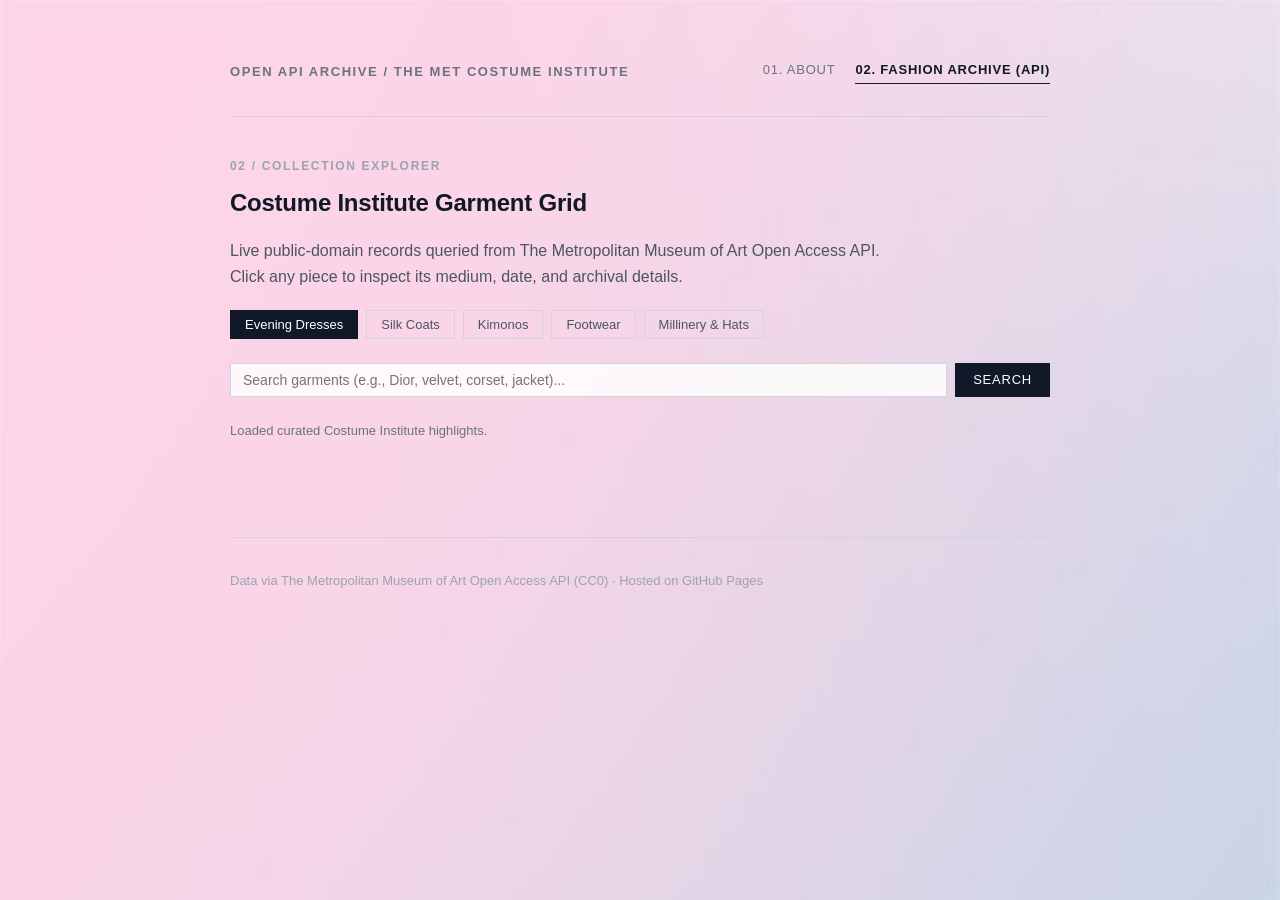
==== archive.html @ e49d0725 "up" ====
<!DOCTYPE html>
<html lang="en">
  <head>
    <meta charset="UTF-8">
    <meta name="viewport" content="width=device-width, initial-scale=1.0">
    <title>Fashion Archive — ya-guo</title>
    <link href="style.css" rel="stylesheet" type="text/css" media="all">
  </head>
  <body>
    <header class="page-header">
      <div class="header-row">
        <p class="page-tag">Open API Archive / The Met Costume Institute</p>
        <nav class="site-nav">
          <a href="index.html">01. About</a>
          <a href="archive.html" class="active">02. Fashion Archive (API)</a>
        </nav>
      </div>
    </header>

    <main class="about-me-container">
      <section class="section-editorial">
        <div class="section-num">02 / Collection Explorer</div>
        <h2>Costume Institute Garment Grid</h2>
        <p>Live public-domain records queried from The Metropolitan Museum of Art Open Access API. Click any piece to inspect its medium, date, and archival details.</p>

        <!-- Category Preset Buttons -->
        <div class="archive-controls" id="categoryButtons">
          <button class="filter-btn active" data-query="evening dress">Evening Dresses</button>
          <button class="filter-btn" data-query="silk coat">Silk Coats</button>
          <button class="filter-btn" data-query="kimono">Kimonos</button>
          <button class="filter-btn" data-query="shoes">Footwear</button>
          <button class="filter-btn" data-query="hat">Millinery & Hats</button>
        </div>

        <!-- Custom Search -->
        <form class="search-bar" id="searchForm">
          <input type="text" id="searchInput" placeholder="Search garments (e.g., Dior, velvet, corset, jacket)..." />
          <button type="submit">Search</button>
        </form>

        <p id="statusText" style="font-size: 13px; color: #6b7280; margin-bottom: 16px;">Loading archival pieces...</p>

        <!-- Art Grid -->
        <div class="art-grid" id="artGrid"></div>
      </section>
    </main>

    <!-- Detail Modal -->
    <dialog class="art-modal" id="artModal">
      <div class="modal-inner" id="modalContent"></div>
    </dialog>

    <footer class="page-footer">
      <p>Data via The Metropolitan Museum of Art Open Access API (CC0) · Hosted on GitHub Pages</p>
    </footer>

    <script>
      const artGrid = document.getElementById('artGrid');
      const statusText = document.getElementById('statusText');
      const artModal = document.getElementById('artModal');
      const modalContent = document.getElementById('modalContent');
      const searchForm = document.getElementById('searchForm');
      const searchInput = document.getElementById('searchInput');
      const categoryButtons = document.querySelectorAll('.filter-btn');

      // Curated Costume Institute IDs with guaranteed CC0 images as fallback
      const FALLBACK_IDS = [
        81116, 82433, 83203, 84590, 155808, 156022,
        156614, 157577, 158130, 81542, 82765, 83912
      ];

      async function fetchObjectDetails(ids) {
        const requests = ids.slice(0, 24).map(id =>
          fetch(`https://collectionapi.metmuseum.org/public/collection/v1/objects/${id}`)
            .then(res => (res.ok ? res.json() : null))
            .catch(() => null)
        );
        const results = await Promise.all(requests);
        return results.filter(item => item && (item.primaryImageSmall || item.primaryImage)).slice(0, 12);
      }

      async function loadCollection(query) {
        statusText.textContent = `Fetching "${query}" from The Met Costume Institute...`;
        artGrid.innerHTML = '';

        try {
          // Department 8 = The Costume Institute
          const searchUrl = `https://collectionapi.metmuseum.org/public/collection/v1/search?departmentId=8&hasImages=true&q=${encodeURIComponent(query)}`;
          const res = await fetch(searchUrl);
          const data = await res.json();

          let validItems = [];
          if (data && Array.isArray(data.objectIDs) && data.objectIDs.length > 0) {
            validItems = await fetchObjectDetails(data.objectIDs);
          }

          if (validItems.length === 0) {
            statusText.textContent = `Showing curated Costume Institute highlights (no direct image matches for "${query}").`;
            validItems = await fetchObjectDetails(FALLBACK_IDS);
          } else {
            statusText.textContent = `Showing ${validItems.length} public-domain garments for "${query}".`;
          }

          renderGrid(validItems);
        } catch (err) {
          statusText.textContent = 'Loaded curated Costume Institute highlights.';
          const fallbackItems = await fetchObjectDetails(FALLBACK_IDS);
          renderGrid(fallbackItems);
        }
      }

      function renderGrid(items) {
        artGrid.innerHTML = '';
        items.forEach(item => {
          const card = document.createElement('article');
          card.className = 'art-card';
          const imgSrc = item.primaryImageSmall || item.primaryImage;
          const designer = item.artistDisplayName || item.culture || 'Designer Unknown';
          const date = item.objectDate || 'Date Unknown';

          card.innerHTML = `
            <img class="art-thumb" src="${imgSrc}" alt="${item.title}" loading="lazy">
            <div class="art-meta">${date}</div>
            <h3 class="art-title">${item.title}</h3>
            <p class="art-artist">${designer}</p>
          `;

          card.addEventListener('click', () => openModal(item));
          artGrid.appendChild(card);
        });
      }

      function openModal(item) {
        const imgSrc = item.primaryImage || item.primaryImageSmall;
        modalContent.innerHTML = `
          <div>
            <img src="${imgSrc}" alt="${item.title}">
          </div>
          <div class="modal-details">
            <div class="section-num">Object ID #${item.objectID}</div>
            <h3>${item.title}</h3>
            <p><strong>Designer / Culture:</strong> ${item.artistDisplayName || item.culture || 'Unknown'}</p>
            <p><strong>Date:</strong> ${item.objectDate || 'Unknown'}</p>
            <p><strong>Medium:</strong> ${item.medium || 'Not specified'}</p>
            <p><strong>Dimensions:</strong> ${item.dimensions || 'Not specified'}</p>
            <p><strong>Department:</strong> ${item.department}</p>
            <p style="margin-top: 12px;">
              <a href="${item.objectURL}" target="_blank" rel="noopener">View record on metmuseum.org &rarr;</a>
            </p>
            <button class="close-modal" id="closeModalBtn">Close</button>
          </div>
        `;
        artModal.showModal();
        document.getElementById('closeModalBtn').addEventListener('click', () => artModal.close());
      }

      // Close modal when clicking outside dialog box
      artModal.addEventListener('click', (e) => {
        if (e.target === artModal) artModal.close();
      });

      // Category filter buttons
      categoryButtons.forEach(btn => {
        btn.addEventListener('click', () => {
          categoryButtons.forEach(b => b.classList.remove('active'));
          btn.classList.add('active');
          searchInput.value = '';
          loadCollection(btn.dataset.query);
        });
      });

      // Custom search form
      searchForm.addEventListener('submit', (e) => {
        e.preventDefault();
        const q = searchInput.value.trim();
        if (!q) return;
        categoryButtons.forEach(b => b.classList.remove('active'));
        loadCollection(q);
      });

      // Initial load
      loadCollection('evening dress');
    </script>
  </body>
</html>
---- style.css ----
@font-face {
  font-family: 'Instrumentsans';
  font-style: normal;
  font-weight: normal;
  src: url('InstrumentSans.woff');
}

* {
  box-sizing: border-box;
}

body {
  background-image: url('background_image.jpeg');
  background-color: #fafafa;
  background-size: cover;
  background-attachment: fixed;
  font-family: 'Instrumentsans', sans-serif;
  margin: 0;
  padding: 60px 24px;
  color: #1f2937;
  line-height: 1.6;
}

a {
  color: #2563eb;
  text-decoration: none;
}

a:hover {
  text-decoration: underline;
}

/* Page Header & Meta */
.page-header {
  max-width: 820px;
  margin: 0 auto 32px auto;
  text-align: left;
}

.header-row {
  display: flex;
  justify-content: space-between;
  align-items: center;
  flex-wrap: wrap;
  gap: 12px;
}

.page-tag {
  font-size: 13px;
  letter-spacing: 0.12em;
  text-transform: uppercase;
  color: #6b7280;
  font-weight: 600;
  margin: 0;
}

/* Navigation */
.site-nav {
  display: flex;
  gap: 20px;
  font-size: 13px;
  letter-spacing: 0.06em;
  text-transform: uppercase;
}

.site-nav a {
  color: #6b7280;
  font-weight: 500;
}

.site-nav a:hover,
.site-nav a.active {
  color: #111827;
  font-weight: 700;
  text-decoration: none;
  border-bottom: 1.5px solid #111827;
  padding-bottom: 2px;
}

.cta-link {
  display: inline-block;
  font-size: 14px;
  font-weight: 600;
  color: #111827;
  border: 1px solid #111827;
  padding: 8px 16px;
  transition: background-color 0.15s ease, color 0.15s ease;
}

.cta-link:hover {
  background-color: #111827;
  color: #ffffff;
  text-decoration: none;
}

/* Main Editorial Layout */
.about-me-container {
  max-width: 820px;
  margin: 0 auto;
  display: flex;
  flex-direction: column;
}

/* Editorial Sections with Dividers */
.section-editorial {
  border-top: 1px solid #d1d5db;
  padding: 40px 0;
  text-align: left;
}

.section-num {
  font-size: 12px;
  font-weight: 700;
  letter-spacing: 0.14em;
  text-transform: uppercase;
  color: #9ca3af;
  margin-bottom: 8px;
}

.section-editorial h2 {
  font-size: 24px;
  font-weight: 600;
  color: #111827;
  margin: 0 0 16px 0;
  letter-spacing: -0.01em;
}

.section-editorial p {
  font-size: 16px;
  color: #4b5563;
  margin: 0 0 12px 0;
  max-width: 680px;
}

/* Chart Container */
.chart-wrapper {
  margin-top: 24px;
  width: 100%;
  display: flex;
  justify-content: center;
}

iframe {
  display: block;
  margin: 0 auto;
  border: none;
}

/* Portrait Image - Strictly Keep Aspect Ratio */
.portrait-wrapper {
  margin-top: 24px;
  display: flex;
  justify-content: flex-start;
}

.portrait-wrapper img {
  display: block;
  width: 360px;
  max-width: 100%;
  height: auto !important;
  object-fit: contain;
  border-radius: 4px;
}

/* Archive Page Grid & Controls */
.archive-controls {
  display: flex;
  flex-wrap: wrap;
  gap: 8px;
  margin: 20px 0 24px 0;
}

.filter-btn {
  background: transparent;
  border: 1px solid #d1d5db;
  color: #4b5563;
  font-family: 'Instrumentsans', sans-serif;
  font-size: 13px;
  padding: 6px 14px;
  cursor: pointer;
  transition: all 0.15s ease;
}

.filter-btn:hover,
.filter-btn.active {
  background: #111827;
  border-color: #111827;
  color: #ffffff;
}

.search-bar {
  display: flex;
  gap: 8px;
  margin-bottom: 24px;
}

.search-bar input {
  flex: 1;
  padding: 8px 12px;
  border: 1px solid #d1d5db;
  background: rgba(255, 255, 255, 0.85);
  font-family: 'Instrumentsans', sans-serif;
  font-size: 14px;
  color: #111827;
}

.search-bar button {
  padding: 8px 18px;
  background: #111827;
  color: #ffffff;
  border: none;
  font-family: 'Instrumentsans', sans-serif;
  font-size: 13px;
  letter-spacing: 0.06em;
  text-transform: uppercase;
  cursor: pointer;
}

.art-grid {
  display: grid;
  grid-template-columns: repeat(auto-fill, minmax(230px, 1fr));
  gap: 24px;
}

.art-card {
  background: rgba(255, 255, 255, 0.88);
  border: 1px solid #e5e7eb;
  padding: 12px;
  cursor: pointer;
  transition: border-color 0.15s ease, transform 0.15s ease;
  display: flex;
  flex-direction: column;
}

.art-card:hover {
  border-color: #111827;
  transform: translateY(-2px);
}

.art-thumb {
  width: 100%;
  aspect-ratio: 3 / 4;
  object-fit: cover;
  background: #f3f4f6;
  margin-bottom: 12px;
}

.art-meta {
  font-size: 11px;
  text-transform: uppercase;
  letter-spacing: 0.08em;
  color: #9ca3af;
  margin-bottom: 4px;
}

.art-title {
  font-size: 15px;
  font-weight: 600;
  color: #111827;
  margin: 0 0 4px 0;
  line-height: 1.35;
}

.art-artist {
  font-size: 13px;
  color: #6b7280;
  margin: 0;
}

/* Modal Dialog */
dialog.art-modal {
  border: 1px solid #111827;
  padding: 0;
  max-width: 720px;
  width: 92%;
  background: #ffffff;
  color: #1f2937;
}

dialog.art-modal::backdrop {
  background: rgba(17, 24, 39, 0.6);
}

.modal-inner {
  display: grid;
  grid-template-columns: 1fr 1fr;
  gap: 24px;
  padding: 24px;
}

@media (max-width: 640px) {
  .modal-inner {
    grid-template-columns: 1fr;
  }
}

.modal-inner img {
  width: 100%;
  max-height: 420px;
  object-fit: contain;
  background: #f9fafb;
}

.modal-details h3 {
  margin: 0 0 8px 0;
  font-size: 20px;
  color: #111827;
}

.modal-details p {
  font-size: 14px;
  margin: 6px 0;
  color: #4b5563;
}

.close-modal {
  margin-top: 16px;
  padding: 6px 14px;
  background: #111827;
  color: #ffffff;
  border: none;
  font-family: 'Instrumentsans', sans-serif;
  font-size: 12px;
  text-transform: uppercase;
  letter-spacing: 0.08em;
  cursor: pointer;
}

/* Page Footer */
.page-footer {
  max-width: 820px;
  margin: 40px auto 0 auto;
  border-top: 1px solid #d1d5db;
  padding-top: 20px;
  font-size: 13px;
  color: #9ca3af;
  text-align: left;
}
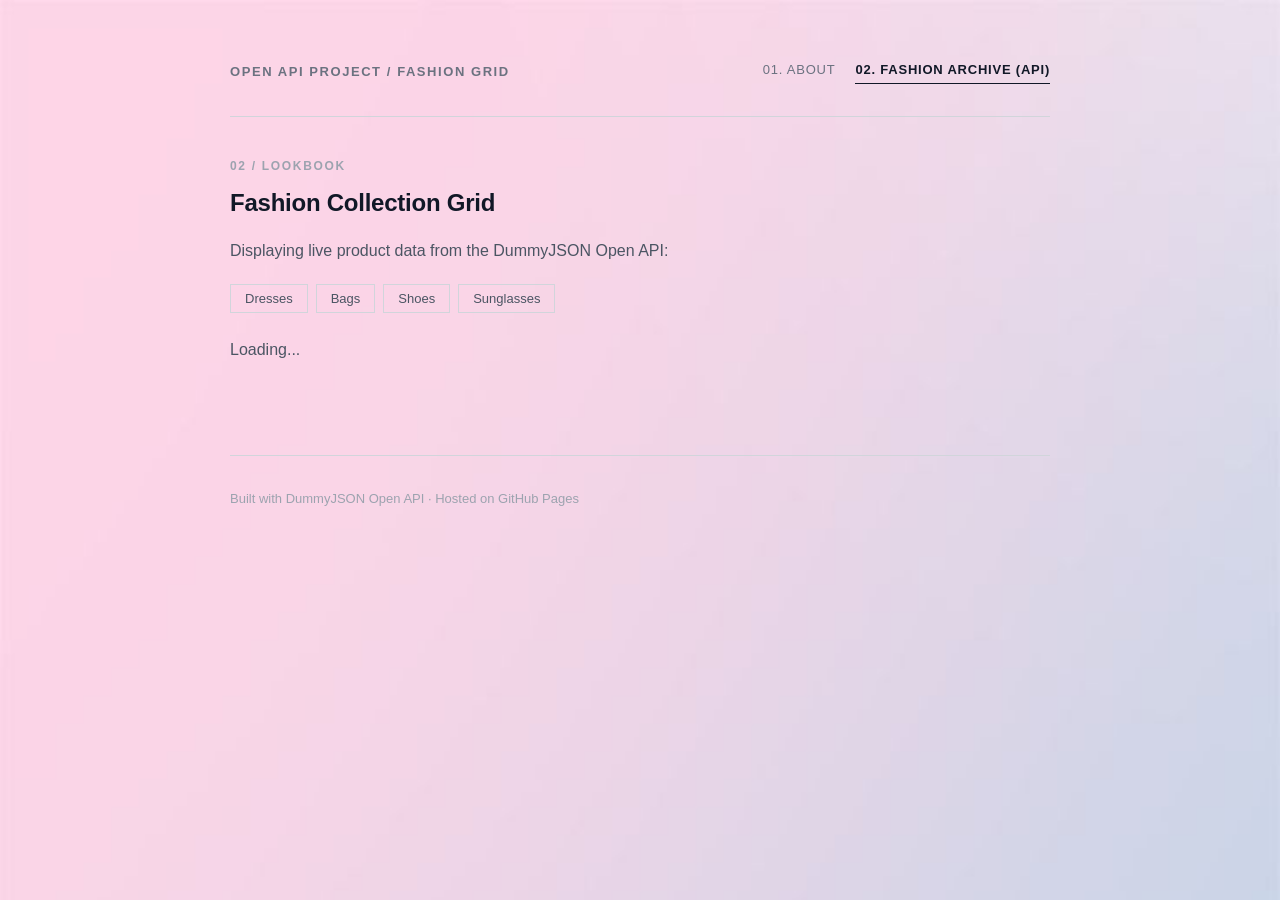
==== commit 0a58a2d4: "upgrade" ====
--- a/archive.html
+++ b/archive.html
@@ -3,13 +3,13 @@
   <head>
     <meta charset="UTF-8">
     <meta name="viewport" content="width=device-width, initial-scale=1.0">
-    <title>Fashion Archive — ya-guo</title>
+    <title>Fashion Lookbook — ya-guo</title>
     <link href="style.css" rel="stylesheet" type="text/css" media="all">
   </head>
   <body>
     <header class="page-header">
       <div class="header-row">
-        <p class="page-tag">Open API Archive / The Met Costume Institute</p>
+        <p class="page-tag">Open API Project / Fashion Grid</p>
         <nav class="site-nav">
           <a href="index.html">01. About</a>
           <a href="archive.html" class="active">02. Fashion Archive (API)</a>
@@ -19,167 +19,55 @@
 
     <main class="about-me-container">
       <section class="section-editorial">
-        <div class="section-num">02 / Collection Explorer</div>
-        <h2>Costume Institute Garment Grid</h2>
-        <p>Live public-domain records queried from The Metropolitan Museum of Art Open Access API. Click any piece to inspect its medium, date, and archival details.</p>
+        <div class="section-num">02 / Lookbook</div>
+        <h2>Fashion Collection Grid</h2>
+        <p>Displaying live product data from the DummyJSON Open API:</p>
 
-        <!-- Category Preset Buttons -->
-        <div class="archive-controls" id="categoryButtons">
-          <button class="filter-btn active" data-query="evening dress">Evening Dresses</button>
-          <button class="filter-btn" data-query="silk coat">Silk Coats</button>
-          <button class="filter-btn" data-query="kimono">Kimonos</button>
-          <button class="filter-btn" data-query="shoes">Footwear</button>
-          <button class="filter-btn" data-query="hat">Millinery & Hats</button>
+        <!-- Category buttons: click to switch between clothing categories -->
+        <div class="archive-controls">
+          <button class="filter-btn" onclick="loadFashion('womens-dresses')">Dresses</button>
+          <button class="filter-btn" onclick="loadFashion('womens-bags')">Bags</button>
+          <button class="filter-btn" onclick="loadFashion('womens-shoes')">Shoes</button>
+          <button class="filter-btn" onclick="loadFashion('sunglasses')">Sunglasses</button>
         </div>
 
-        <!-- Custom Search -->
-        <form class="search-bar" id="searchForm">
-          <input type="text" id="searchInput" placeholder="Search garments (e.g., Dior, velvet, corset, jacket)..." />
-          <button type="submit">Search</button>
-        </form>
-
-        <p id="statusText" style="font-size: 13px; color: #6b7280; margin-bottom: 16px;">Loading archival pieces...</p>
-
-        <!-- Art Grid -->
-        <div class="art-grid" id="artGrid"></div>
+        <!-- Empty container: cards will be added here once API data loads -->
+        <div class="art-grid" id="fashionGrid"></div>
       </section>
     </main>
 
-    <!-- Detail Modal -->
-    <dialog class="art-modal" id="artModal">
-      <div class="modal-inner" id="modalContent"></div>
-    </dialog>
-
     <footer class="page-footer">
-      <p>Data via The Metropolitan Museum of Art Open Access API (CC0) · Hosted on GitHub Pages</p>
+      <p>Built with DummyJSON Open API · Hosted on GitHub Pages</p>
     </footer>
 
     <script>
-      const artGrid = document.getElementById('artGrid');
-      const statusText = document.getElementById('statusText');
-      const artModal = document.getElementById('artModal');
-      const modalContent = document.getElementById('modalContent');
-      const searchForm = document.getElementById('searchForm');
-      const searchInput = document.getElementById('searchInput');
-      const categoryButtons = document.querySelectorAll('.filter-btn');
+      // 1. Define a function to fetch clothing items by category from the API
+      function loadFashion(category) {
+        const grid = document.getElementById('fashionGrid');
+        grid.innerHTML = '<p>Loading...</p>';
 
-      // Curated Costume Institute IDs with guaranteed CC0 images as fallback
-      const FALLBACK_IDS = [
-        81116, 82433, 83203, 84590, 155808, 156022,
-        156614, 157577, 158130, 81542, 82765, 83912
-      ];
+        // 2. Send a request to the DummyJSON Open API
+        fetch('https://dummyjson.com/products/category/' + category)
+          .then(response => response.json()) // Convert the response into JSON format
+          .then(data => {
+            grid.innerHTML = ''; // Clear the "Loading..." message
 
-      async function fetchObjectDetails(ids) {
-        const requests = ids.slice(0, 24).map(id =>
-          fetch(`https://collectionapi.metmuseum.org/public/collection/v1/objects/${id}`)
-            .then(res => (res.ok ? res.json() : null))
-            .catch(() => null)
-        );
-        const results = await Promise.all(requests);
-        return results.filter(item => item && (item.primaryImageSmall || item.primaryImage)).slice(0, 12);
+            // 3. Loop through each item and create a card in the grid
+            data.products.forEach(item => {
+              grid.innerHTML += `
+                <div class="art-card">
+                  <img class="art-thumb" src="${item.thumbnail}" alt="${item.title}">
+                  <div class="art-meta">$${item.price}</div>
+                  <h3 class="art-title">${item.title}</h3>
+                  <p class="art-artist">${item.brand || 'Fashion Collection'}</p>
+                </div>
+              `;
+            });
+          });
       }
 
-      async function loadCollection(query) {
-        statusText.textContent = `Fetching "${query}" from The Met Costume Institute...`;
-        artGrid.innerHTML = '';
-
-        try {
-          // Department 8 = The Costume Institute
-          const searchUrl = `https://collectionapi.metmuseum.org/public/collection/v1/search?departmentId=8&hasImages=true&q=${encodeURIComponent(query)}`;
-          const res = await fetch(searchUrl);
-          const data = await res.json();
-
-          let validItems = [];
-          if (data && Array.isArray(data.objectIDs) && data.objectIDs.length > 0) {
-            validItems = await fetchObjectDetails(data.objectIDs);
-          }
-
-          if (validItems.length === 0) {
-            statusText.textContent = `Showing curated Costume Institute highlights (no direct image matches for "${query}").`;
-            validItems = await fetchObjectDetails(FALLBACK_IDS);
-          } else {
-            statusText.textContent = `Showing ${validItems.length} public-domain garments for "${query}".`;
-          }
-
-          renderGrid(validItems);
-        } catch (err) {
-          statusText.textContent = 'Loaded curated Costume Institute highlights.';
-          const fallbackItems = await fetchObjectDetails(FALLBACK_IDS);
-          renderGrid(fallbackItems);
-        }
-      }
-
-      function renderGrid(items) {
-        artGrid.innerHTML = '';
-        items.forEach(item => {
-          const card = document.createElement('article');
-          card.className = 'art-card';
-          const imgSrc = item.primaryImageSmall || item.primaryImage;
-          const designer = item.artistDisplayName || item.culture || 'Designer Unknown';
-          const date = item.objectDate || 'Date Unknown';
-
-          card.innerHTML = `
-            <img class="art-thumb" src="${imgSrc}" alt="${item.title}" loading="lazy">
-            <div class="art-meta">${date}</div>
-            <h3 class="art-title">${item.title}</h3>
-            <p class="art-artist">${designer}</p>
-          `;
-
-          card.addEventListener('click', () => openModal(item));
-          artGrid.appendChild(card);
-        });
-      }
-
-      function openModal(item) {
-        const imgSrc = item.primaryImage || item.primaryImageSmall;
-        modalContent.innerHTML = `
-          <div>
-            <img src="${imgSrc}" alt="${item.title}">
-          </div>
-          <div class="modal-details">
-            <div class="section-num">Object ID #${item.objectID}</div>
-            <h3>${item.title}</h3>
-            <p><strong>Designer / Culture:</strong> ${item.artistDisplayName || item.culture || 'Unknown'}</p>
-            <p><strong>Date:</strong> ${item.objectDate || 'Unknown'}</p>
-            <p><strong>Medium:</strong> ${item.medium || 'Not specified'}</p>
-            <p><strong>Dimensions:</strong> ${item.dimensions || 'Not specified'}</p>
-            <p><strong>Department:</strong> ${item.department}</p>
-            <p style="margin-top: 12px;">
-              <a href="${item.objectURL}" target="_blank" rel="noopener">View record on metmuseum.org &rarr;</a>
-            </p>
-            <button class="close-modal" id="closeModalBtn">Close</button>
-          </div>
-        `;
-        artModal.showModal();
-        document.getElementById('closeModalBtn').addEventListener('click', () => artModal.close());
-      }
-
-      // Close modal when clicking outside dialog box
-      artModal.addEventListener('click', (e) => {
-        if (e.target === artModal) artModal.close();
-      });
-
-      // Category filter buttons
-      categoryButtons.forEach(btn => {
-        btn.addEventListener('click', () => {
-          categoryButtons.forEach(b => b.classList.remove('active'));
-          btn.classList.add('active');
-          searchInput.value = '';
-          loadCollection(btn.dataset.query);
-        });
-      });
-
-      // Custom search form
-      searchForm.addEventListener('submit', (e) => {
-        e.preventDefault();
-        const q = searchInput.value.trim();
-        if (!q) return;
-        categoryButtons.forEach(b => b.classList.remove('active'));
-        loadCollection(q);
-      });
-
-      // Initial load
-      loadCollection('evening dress');
+      // Load women's dresses by default when the page first opens
+      loadFashion('womens-dresses');
     </script>
   </body>
 </html>
